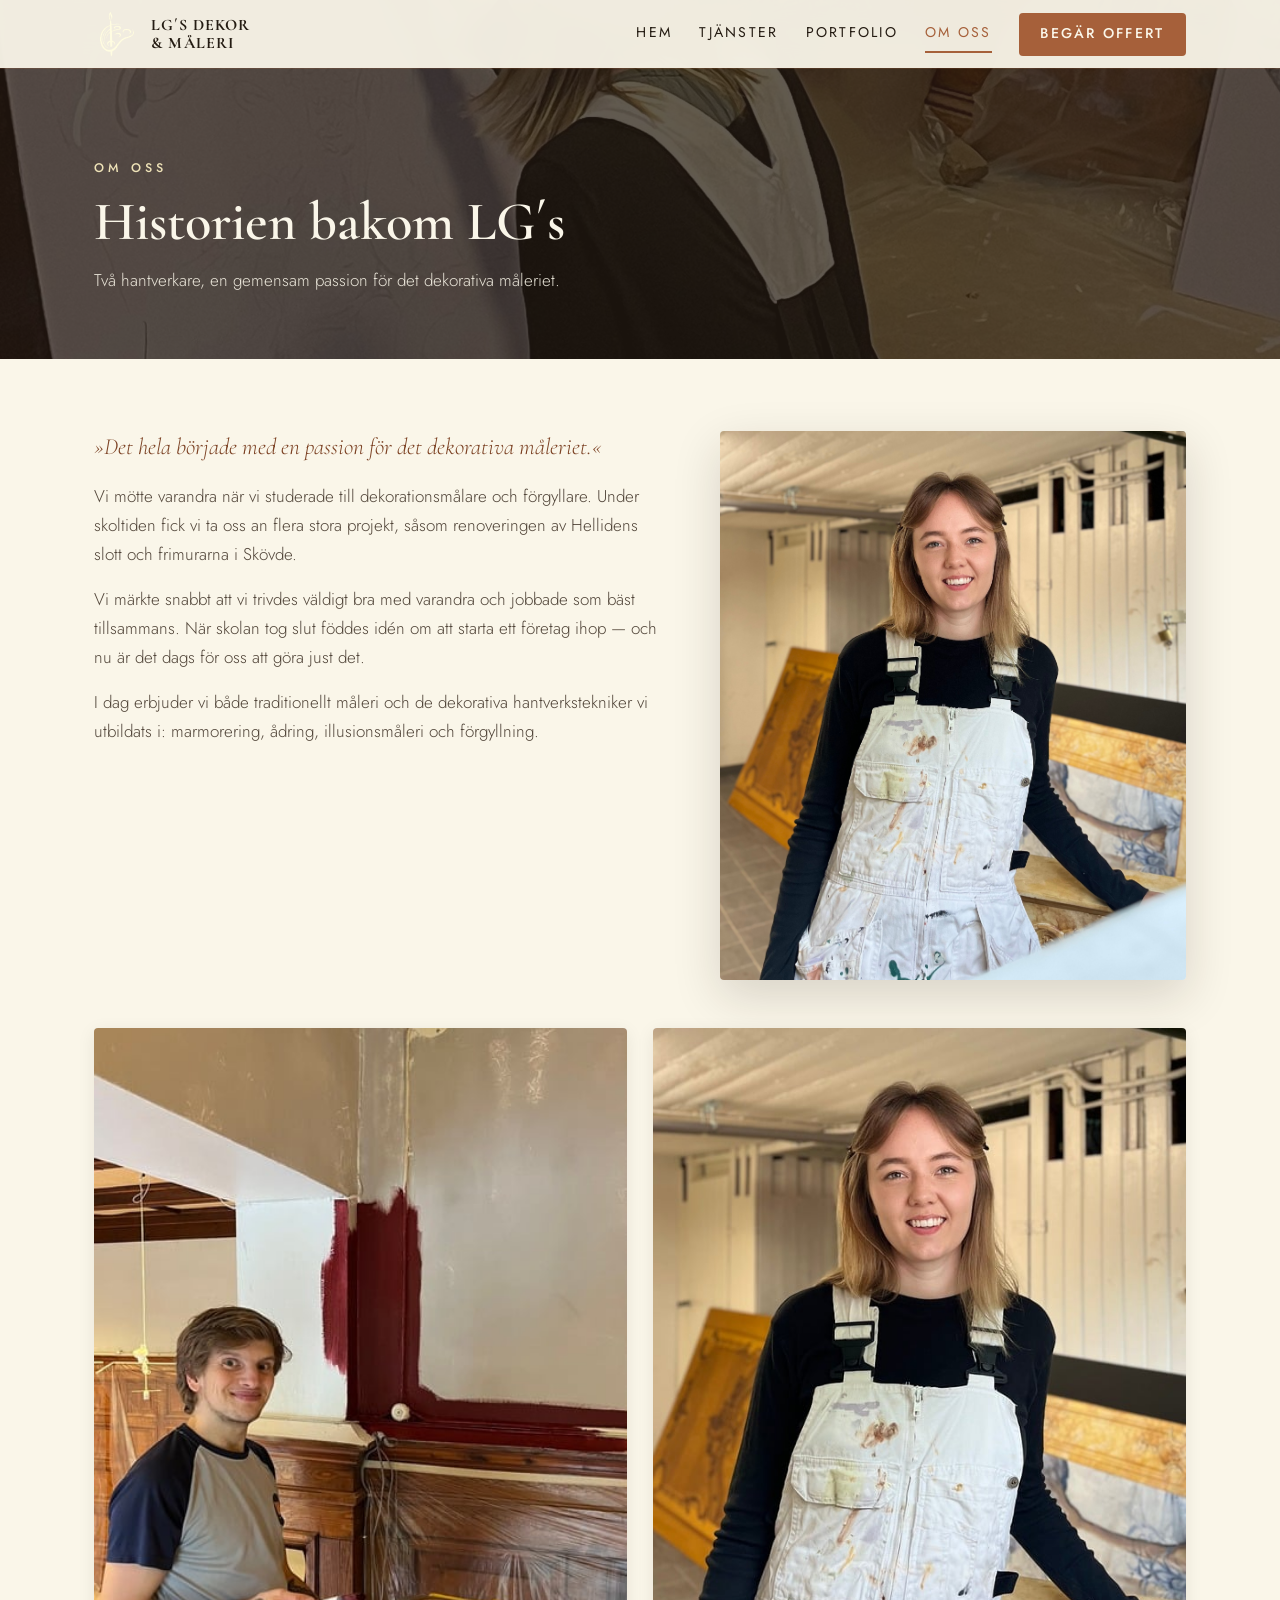
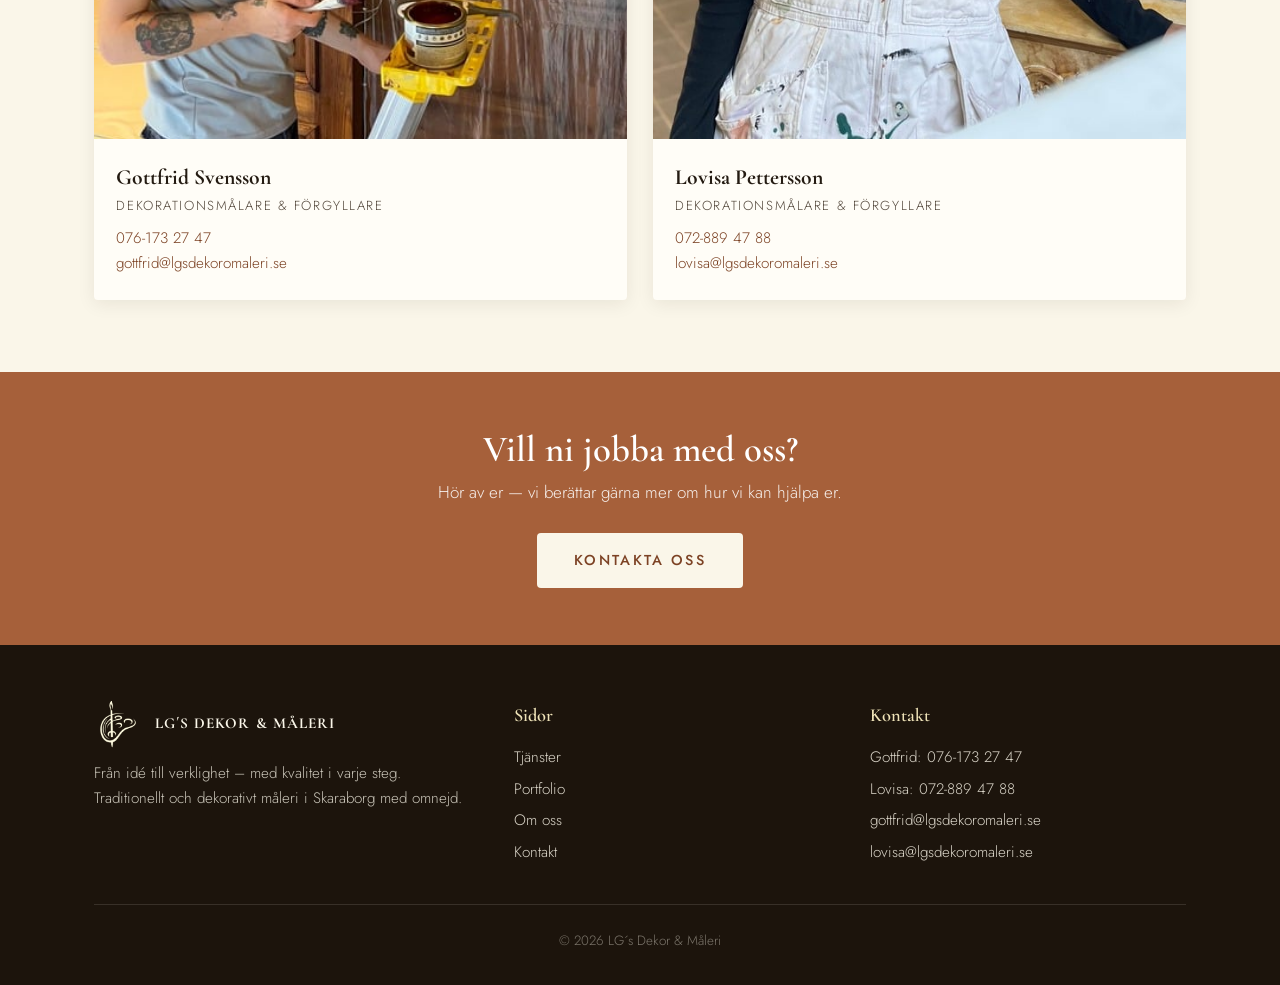
==== om-oss.html @ 32b5a8a8 "LGS Dekor & Maleri - forhandsvisning" ====
<!DOCTYPE html>
<html lang="sv">
<head>
<meta charset="UTF-8">
<meta name="viewport" content="width=device-width, initial-scale=1.0">
<title>Om oss — LG´s Dekor & Måleri</title>
<meta name="description" content="LG´s Dekor & Måleri drivs av Gottfrid Svensson och Lovisa Pettersson — utbildade dekorationsmålare och förgyllare med projekt som Hellidens slott bakom sig.">
<link rel="icon" type="image/png" href="assets/media/bfcf47f021136efd8d7c72a259b36b68.png">
<link rel="preconnect" href="https://fonts.googleapis.com">
<link rel="preconnect" href="https://fonts.gstatic.com" crossorigin>
<link href="https://fonts.googleapis.com/css2?family=Cormorant+Garamond:ital,wght@0,500;0,600;0,700;1,500&family=Jost:wght@300;400;500&display=swap" rel="stylesheet">
<link rel="stylesheet" href="assets/style.css">
</head>
<body>
<a class="skip-link" href="#innehall">Hoppa till innehåll</a>

<header class="site-head solid">
    <div class="head-inner">
        <a class="brand" href="index.html">
            <img src="assets/media/bfcf47f021136efd8d7c72a259b36b68.png" alt="" width="46" height="46">
            <b>LG´s Dekor<br>&amp; Måleri</b>
        </a>
        <button class="nav-toggle" aria-label="Öppna meny" aria-expanded="false"><span></span><span></span><span></span></button>
        <nav class="nav" aria-label="Huvudmeny">
            <a href="index.html">Hem</a>
            <a href="tjanster.html">Tjänster</a>
            <a href="portfolio.html">Portfolio</a>
            <a href="om-oss.html" aria-current="page">Om oss</a>
            <a href="kontakt.html" class="nav-cta">Begär offert</a>
        </nav>
    </div>
</header>

<main id="innehall">

<section class="page-hero">
    <div class="bg" style="background-image:url('assets/media/a8e89bbdd3521d65478ed90d83e21705.jpg')"></div>
    <div class="wrap">
        <span class="kicker">Om oss</span>
        <h1>Historien bakom LG´s</h1>
        <p>Två hantverkare, en gemensam passion för det dekorativa måleriet.</p>
    </div>
</section>

<section class="section">
    <div class="wrap">
        <div class="about-grid">
            <div class="reveal">
                <p class="lead">»Det hela började med en passion för det dekorativa måleriet.«</p>
                <p>Vi mötte varandra när vi studerade till dekorationsmålare och förgyllare. Under skoltiden fick vi ta oss an flera stora projekt, såsom renoveringen av Hellidens slott och frimurarna i Skövde.</p>
                <p>Vi märkte snabbt att vi trivdes väldigt bra med varandra och jobbade som bäst tillsammans. När skolan tog slut föddes idén om att starta ett företag ihop — och nu är det dags för oss att göra just det.</p>
                <p>I dag erbjuder vi både traditionellt måleri och de dekorativa hantverkstekniker vi utbildats i: marmorering, ådring, illusionsmåleri och förgyllning.</p>
            </div>
            <div class="about-photo reveal">
                <img src="assets/media/01fe7515e21561963dc4b31618c646f1.jpg" alt="Dekorationsmåleri under arbete" loading="lazy">
            </div>
        </div>

        <div class="people">
            <figure class="person reveal">
                <img src="assets/media/02d5aea6ec986b49beb645af1519a54b.jpg" alt="Gottfrid Svensson" loading="lazy">
                <figcaption>
                    <b>Gottfrid Svensson</b>
                    <span>Dekorationsmålare &amp; förgyllare</span>
                    <a href="tel:+46761732747">076-173 27 47</a>
                    <a href="mailto:gottfrid@lgsdekoromaleri.se">gottfrid@lgsdekoromaleri.se</a>
                </figcaption>
            </figure>
            <figure class="person reveal">
                <img src="assets/media/9c0fd0b52afcfd31275e43819ef90183.jpg" alt="Lovisa Pettersson" loading="lazy">
                <figcaption>
                    <b>Lovisa Pettersson</b>
                    <span>Dekorationsmålare &amp; förgyllare</span>
                    <a href="tel:+46728894788">072-889 47 88</a>
                    <a href="mailto:lovisa@lgsdekoromaleri.se">lovisa@lgsdekoromaleri.se</a>
                </figcaption>
            </figure>
        </div>
    </div>
</section>

<section class="cta-strip">
    <h2>Vill ni jobba med oss?</h2>
    <p>Hör av er — vi berättar gärna mer om hur vi kan hjälpa er.</p>
    <a class="btn" href="kontakt.html">Kontakta oss</a>
</section>

</main>

<footer class="site-foot">
    <div class="wrap">
        <div class="foot-grid">
            <div>
                <div class="foot-brand">
                    <img src="assets/media/bfcf47f021136efd8d7c72a259b36b68.png" alt="" width="48" height="48">
                    <b>LG´s Dekor &amp; Måleri</b>
                </div>
                <p>Från idé till verklighet – med kvalitet i varje steg. Traditionellt och dekorativt måleri i Skaraborg med omnejd.</p>
            </div>
            <div>
                <h4>Sidor</h4>
                <ul>
                    <li><a href="tjanster.html">Tjänster</a></li>
                    <li><a href="portfolio.html">Portfolio</a></li>
                    <li><a href="om-oss.html">Om oss</a></li>
                    <li><a href="kontakt.html">Kontakt</a></li>
                </ul>
            </div>
            <div>
                <h4>Kontakt</h4>
                <ul>
                    <li><a href="tel:+46761732747">Gottfrid: 076-173 27 47</a></li>
                    <li><a href="tel:+46728894788">Lovisa: 072-889 47 88</a></li>
                    <li><a href="mailto:gottfrid@lgsdekoromaleri.se">gottfrid@lgsdekoromaleri.se</a></li>
                    <li><a href="mailto:lovisa@lgsdekoromaleri.se">lovisa@lgsdekoromaleri.se</a></li>
                </ul>
            </div>
        </div>
        <p class="foot-copy">&copy; <span id="year"></span> LG´s Dekor &amp; Måleri</p>
    </div>
</footer>

<script src="assets/script.js" defer></script>
</body>
</html>
---- assets/style.css ----
/* ═══════════════════════════════════════════════════════════
   LG´s Dekor & Måleri — designsystem
   Palett från varumärket: kräm/terrakotta/mörkbrun
   ═══════════════════════════════════════════════════════════ */
:root {
    --cream:      #faf6e9;
    --cream-deep: #efe3b8;
    --terra:      #a6603a;
    --terra-dark: #7c4224;
    --ink:        #241b12;
    --ink-soft:   #52463a;
    --line:       rgba(166, 96, 58, .22);
    --white:      #fffdf7;
    --serif: 'Cormorant Garamond', Georgia, serif;
    --sans:  'Jost', 'Segoe UI', sans-serif;
    --shadow-1: 0 4px 18px rgba(36, 27, 18, .08);
    --shadow-2: 0 16px 48px rgba(36, 27, 18, .16);
    --radius: 4px;
    --wrap: 1140px;
}
* { margin: 0; padding: 0; box-sizing: border-box; }
html { scroll-behavior: smooth; }
body { font-family: var(--sans); font-weight: 300; font-size: 1.0625rem; color: var(--ink); background: var(--cream); line-height: 1.7; -webkit-font-smoothing: antialiased; }
img { max-width: 100%; display: block; }
a { color: var(--terra-dark); }
:focus-visible { outline: 3px solid var(--terra); outline-offset: 2px; border-radius: 2px; }

.wrap { max-width: var(--wrap); margin: 0 auto; padding: 0 1.5rem; }

/* Hoppa till innehåll (a11y) */
.skip-link { position: absolute; left: -9999px; top: 0; z-index: 999; background: var(--ink); color: var(--cream); padding: .8rem 1.4rem; }
.skip-link:focus { left: 0; }

/* ═══ Typografi ═══ */
h1, h2, h3 { font-family: var(--serif); font-weight: 600; line-height: 1.12; color: var(--ink); }
.kicker { display: inline-block; font-size: .78rem; letter-spacing: .32em; text-transform: uppercase; color: var(--terra); font-weight: 500; margin-bottom: .8rem; }

/* ═══ Header ═══ */
.site-head { position: fixed; inset: 0 0 auto 0; z-index: 100; background: rgba(250, 246, 233, .95); backdrop-filter: blur(12px); box-shadow: 0 1px 0 var(--line); }
.head-inner { max-width: var(--wrap); margin: 0 auto; padding: .7rem 1.5rem; display: flex; align-items: center; justify-content: space-between; gap: 1rem; }
.brand { display: flex; align-items: center; gap: .7rem; text-decoration: none; color: var(--ink); }
.brand img { width: 46px; height: 46px; border-radius: 50%; }
.brand b { font-family: var(--serif); font-weight: 700; font-size: 1rem; line-height: 1.15; letter-spacing: .07em; text-transform: uppercase; }
.nav { display: flex; align-items: center; gap: 1.7rem; }
.nav a { text-decoration: none; color: var(--ink); font-size: .88rem; letter-spacing: .16em; text-transform: uppercase; font-weight: 400; padding: .35rem 0; border-bottom: 2px solid transparent; transition: color .2s, border-color .2s; }
.nav a:hover { color: var(--terra); border-bottom-color: var(--terra); }
.nav a[aria-current="page"] { color: var(--terra); border-bottom-color: var(--terra); }
.nav .nav-cta { background: var(--terra); color: var(--cream) !important; padding: .6rem 1.35rem; border-radius: var(--radius); border-bottom: 0 !important; font-weight: 500; transition: background .2s; }
.nav .nav-cta:hover { background: var(--terra-dark); }
.nav-toggle { display: none; background: none; border: 0; cursor: pointer; padding: .55rem; z-index: 110; }
.nav-toggle span { display: block; width: 26px; height: 2px; background: var(--ink); margin: 6px 0; transition: transform .25s, opacity .25s; }

/* ═══ Knappar ═══ */
.btn { display: inline-block; padding: .95rem 2.3rem; border-radius: var(--radius); text-decoration: none; font-family: var(--sans); font-size: .9rem; letter-spacing: .16em; text-transform: uppercase; font-weight: 500; border: 0; cursor: pointer; transition: background .2s, color .2s, transform .15s; }
.btn:active { transform: translateY(1px); }
.btn-primary { background: var(--terra); color: #fff; }
.btn-primary:hover { background: var(--terra-dark); }
.btn-ghost { background: transparent; color: var(--cream); border: 1px solid rgba(250, 246, 233, .75); }
.btn-ghost:hover { background: rgba(250, 246, 233, .16); }
.btn-outline { background: transparent; color: var(--terra-dark); border: 1px solid var(--terra); }
.btn-outline:hover { background: var(--terra); color: #fff; }

/* ═══ Hero (startsidan) — helbredds bild, vänsterställd text ═══ */
.hero { position: relative; min-height: 74vh; display: flex; align-items: center; padding: 8.5rem 0 4.5rem; background: url('media/45f11892057707024ba2410185d48cfd.jpg') center 65% / cover no-repeat; }
.hero::before { content: ''; position: absolute; inset: 0; background: linear-gradient(100deg, rgba(22, 14, 7, .82) 0%, rgba(22, 14, 7, .55) 45%, rgba(22, 14, 7, .12) 75%); }
.hero .wrap { position: relative; z-index: 2; width: 100%; }
.hero-copy { max-width: 620px; color: var(--cream); }
.hero-copy .kicker { color: var(--cream-deep); }
.hero-copy h1 { color: var(--cream); font-size: clamp(2.3rem, 4.6vw, 3.8rem); margin-bottom: 1rem; text-wrap: balance; }
.hero-copy h1 em { font-style: italic; color: var(--cream-deep); }
.hero-sub { font-size: clamp(1rem, 1.6vw, 1.15rem); max-width: 30em; margin-bottom: 2rem; opacity: .95; }
.hero-actions { display: flex; gap: 1.2rem; flex-wrap: wrap; align-items: center; margin-bottom: 1.8rem; }
.hero-call { font-size: 1rem; }
.hero-call a { color: var(--cream); text-decoration: none; }
.hero-call b { font-family: var(--serif); font-size: 1.15rem; letter-spacing: .03em; }
.hero-call a:hover { color: var(--cream-deep); text-decoration: underline; }
.trust-chips { display: flex; gap: .6rem; flex-wrap: wrap; list-style: none; }
.trust-chips li { font-size: .8rem; letter-spacing: .08em; text-transform: uppercase; background: rgba(250, 246, 233, .12); color: var(--cream); border: 1px solid rgba(250, 246, 233, .35); border-radius: 100px; padding: .35rem 1rem; backdrop-filter: blur(4px); }

/* ═══ Tjänstegrid (startsidan) ═══ */
.home-svc { padding: 4.5rem 0; }
.home-svc .section-intro { text-align: center; max-width: 720px; margin: 0 auto 2.8rem; }
.home-svc h2 { font-size: clamp(1.8rem, 3.6vw, 2.5rem); margin-bottom: .6rem; }
.home-svc .section-intro p { color: var(--ink-soft); }
.svc-grid { display: grid; grid-template-columns: repeat(3, 1fr); gap: 1.3rem; }
.svc-card { display: block; text-decoration: none; background: var(--white); border: 1px solid var(--line); border-radius: var(--radius); padding: 1.7rem 1.6rem; box-shadow: var(--shadow-1); transition: transform .2s, box-shadow .2s; }
.svc-card:hover { transform: translateY(-4px); box-shadow: var(--shadow-2); }
.svc-card svg { width: 38px; height: 38px; stroke: var(--terra); fill: none; stroke-width: 1.6; margin-bottom: .9rem; }
.svc-card b { display: block; font-family: var(--serif); font-size: 1.35rem; font-weight: 600; color: var(--ink); margin-bottom: .3rem; }
.svc-card p { font-size: .95rem; color: var(--ink-soft); margin-bottom: .6rem; }
.svc-card span { font-size: .82rem; letter-spacing: .14em; text-transform: uppercase; color: var(--terra-dark); font-weight: 500; }
.svc-card span::after { content: ' →'; }

/* ═══ Därför LG´s ═══ */
.why { background: var(--cream-deep); padding: 4.5rem 0; }
.why-grid { display: grid; grid-template-columns: 1fr 1fr; gap: 3rem; align-items: center; }
.why-grid h2 { font-size: clamp(1.8rem, 3.6vw, 2.5rem); margin-bottom: 1rem; }
.why-list { list-style: none; display: grid; gap: 1.1rem; margin-top: 1.4rem; }
.why-list li { padding-left: 2.1rem; position: relative; }
.why-list li::before { content: '✓'; position: absolute; left: 0; top: 0; font-weight: 600; color: var(--terra); font-size: 1.15rem; }
.why-list b { font-weight: 500; }
.why-img img { border-radius: var(--radius); box-shadow: var(--shadow-2); aspect-ratio: 4/5; object-fit: cover; width: 100%; }

/* ═══ Portfolioremsa (startsidan) ═══ */
.strip { padding: 4.5rem 0; }
.strip-head { display: flex; align-items: baseline; justify-content: space-between; gap: 1rem; margin-bottom: 1.8rem; flex-wrap: wrap; }
.strip-head h2 { font-size: clamp(1.7rem, 3.4vw, 2.3rem); }
.strip-head a { font-size: .86rem; letter-spacing: .14em; text-transform: uppercase; text-decoration: none; font-weight: 500; }
.strip-head a:hover { text-decoration: underline; }
.strip-grid { display: grid; grid-template-columns: repeat(4, 1fr); gap: 1rem; }
.strip-grid a { display: block; overflow: hidden; border-radius: var(--radius); aspect-ratio: 3/4; box-shadow: var(--shadow-1); }
.strip-grid img { width: 100%; height: 100%; object-fit: cover; transition: transform .5s ease; }
.strip-grid a:hover img { transform: scale(1.05); }

/* ═══ Kontaktband ═══ */
.contact-band { background: var(--ink); color: var(--cream); padding: 3.2rem 0; }
.band-inner { display: flex; align-items: center; justify-content: space-between; gap: 2rem; flex-wrap: wrap; }
.band-inner h2 { color: var(--cream); font-size: clamp(1.5rem, 3vw, 2.1rem); }
.band-inner p { opacity: .82; margin-top: .2rem; }
.band-contacts { display: flex; gap: 2.5rem; flex-wrap: wrap; }
.band-contacts a { color: var(--cream); text-decoration: none; }
.band-contacts a:hover { color: var(--cream-deep); text-decoration: underline; }
.band-contacts b { display: block; font-family: var(--serif); font-size: 1.1rem; color: var(--cream-deep); }

/* ═══ Undersidor: sidhuvud ═══ */
.page-hero { position: relative; padding: 9.5rem 0 4rem; background: var(--ink); color: var(--cream); overflow: hidden; }
.page-hero .bg { position: absolute; inset: 0; background-size: cover; background-position: center; opacity: .28; }
.page-hero .wrap { position: relative; }
.page-hero h1 { color: var(--cream); font-size: clamp(2.2rem, 5vw, 3.4rem); }
.page-hero p { max-width: 44em; margin-top: .8rem; opacity: .9; }
.page-hero .kicker { color: var(--cream-deep); }

.section { padding: 4.5rem 0; }
.section-tinted { background: var(--cream-deep); }

/* ═══ Tjänster ═══ */
.svc { display: grid; grid-template-columns: 1fr 1fr; gap: 3.5rem; align-items: center; padding: 3.5rem 0; }
.svc + .svc { border-top: 1px solid var(--line); }
.svc:nth-child(even) .svc-img { order: 2; }
.svc-img img { border-radius: var(--radius); box-shadow: var(--shadow-2); aspect-ratio: 4/3; object-fit: cover; width: 100%; }
.svc h2 { font-size: clamp(1.7rem, 3.4vw, 2.4rem); margin-bottom: .9rem; }
.svc p { color: var(--ink-soft); margin-bottom: 1.2rem; }
.svc ul { list-style: none; margin-bottom: 1.6rem; }
.svc li { padding: .5rem 0 .5rem 1.7rem; position: relative; border-bottom: 1px dashed var(--line); }
.svc li:last-child { border-bottom: 0; }
.svc li::before { content: ''; position: absolute; left: 0; top: 1.05em; width: .5em; height: .5em; background: var(--terra); border-radius: 50%; }

/* Processsteg */
.steps { display: grid; grid-template-columns: repeat(4, 1fr); gap: 1.4rem; counter-reset: step; }
.step { background: var(--white); border-radius: var(--radius); padding: 1.8rem 1.5rem; box-shadow: var(--shadow-1); counter-increment: step; }
.step::before { content: counter(step, decimal-leading-zero); font-family: var(--serif); font-size: 2.2rem; font-weight: 700; color: var(--terra); display: block; line-height: 1; margin-bottom: .7rem; }
.step b { font-family: var(--serif); font-size: 1.2rem; display: block; margin-bottom: .3rem; }
.step p { font-size: .95rem; color: var(--ink-soft); }

/* ═══ Om oss ═══ */
.about-grid { display: grid; grid-template-columns: 1.1fr .9fr; gap: 3.5rem; align-items: start; }
.about-grid .lead { font-family: var(--serif); font-size: 1.45rem; font-style: italic; color: var(--terra-dark); margin-bottom: 1.2rem; line-height: 1.4; }
.about-grid p { margin-bottom: 1rem; color: var(--ink-soft); }
.about-photo img { border-radius: var(--radius); box-shadow: var(--shadow-2); }
.people { display: grid; grid-template-columns: 1fr 1fr; gap: 1.6rem; margin-top: 3rem; }
.person { background: var(--white); border-radius: var(--radius); overflow: hidden; box-shadow: var(--shadow-1); }
.person img { aspect-ratio: 3/4; object-fit: cover; width: 100%; }
.person figcaption { padding: 1.2rem 1.4rem 1.4rem; }
.person b { font-family: var(--serif); font-size: 1.35rem; display: block; }
.person span { font-size: .82rem; letter-spacing: .12em; text-transform: uppercase; color: var(--ink-soft); display: block; margin-bottom: .5rem; }
.person a { font-size: .95rem; display: block; text-decoration: none; }
.person a:hover { text-decoration: underline; }

/* ═══ Portfolio ═══ */
.gallery { display: grid; grid-template-columns: repeat(3, 1fr); gap: 1rem; }
.g-item { display: block; overflow: hidden; border-radius: var(--radius); aspect-ratio: 3/4; box-shadow: var(--shadow-1); }
.g-item img { width: 100%; height: 100%; object-fit: cover; transition: transform .55s ease; }
.g-item:hover img { transform: scale(1.05); }

.lightbox { position: fixed; inset: 0; z-index: 200; background: rgba(18, 12, 7, .95); display: none; align-items: center; justify-content: center; }
.lightbox.open { display: flex; }
.lightbox img { max-width: 90vw; max-height: 86vh; border-radius: var(--radius); }
.lightbox button { position: absolute; background: none; border: 0; color: var(--cream); cursor: pointer; font-size: 2.8rem; line-height: 1; padding: .6rem 1.1rem; opacity: .8; }
.lightbox button:hover { opacity: 1; }
.lb-close { top: .8rem; right: 1rem; }
.lb-prev { left: .6rem; top: 50%; transform: translateY(-50%); }
.lb-next { right: .6rem; top: 50%; transform: translateY(-50%); }

/* ═══ Kontaktsida ═══ */
.contact-cols { display: grid; grid-template-columns: .85fr 1.15fr; gap: 3.5rem; align-items: start; }
.c-block { padding: 1.5rem 0; border-bottom: 1px solid var(--line); }
.c-block:first-child { padding-top: 0; }
.c-block h3 { font-size: 1.35rem; margin-bottom: .5rem; }
.c-block p { color: var(--ink-soft); margin-bottom: .4rem; }
.c-block a { text-decoration: none; }
.c-block a:hover { text-decoration: underline; }

.contact-form { background: var(--white); border-radius: var(--radius); box-shadow: var(--shadow-1); padding: 2.4rem; display: grid; gap: 1.15rem; }
.f-row { display: grid; grid-template-columns: 1fr 1fr; gap: 1.15rem; }
.contact-form label { display: flex; flex-direction: column; gap: .4rem; font-size: .82rem; letter-spacing: .1em; text-transform: uppercase; font-weight: 500; color: var(--ink-soft); }
.contact-form input, .contact-form select, .contact-form textarea { font-family: var(--sans); font-size: 1rem; padding: .8rem .95rem; border: 1px solid var(--line); border-radius: var(--radius); background: var(--cream); color: var(--ink); transition: border-color .2s, box-shadow .2s; }
.contact-form input:focus, .contact-form select:focus, .contact-form textarea:focus { outline: none; border-color: var(--terra); box-shadow: 0 0 0 3px rgba(166, 96, 58, .15); }
.contact-form textarea { resize: vertical; }
.contact-form .btn { justify-self: start; }
.hp { position: absolute !important; left: -9999px; }
.form-status { min-height: 1.4em; font-size: .95rem; }
.form-status.ok { color: #3e7c3e; }
.form-status.err { color: #a33030; }

/* ═══ CTA-sektion (undersidor) ═══ */
.cta-strip { background: var(--terra); color: #fff; text-align: center; padding: 3.6rem 1.5rem; }
.cta-strip h2 { color: #fff; font-size: clamp(1.6rem, 3.4vw, 2.3rem); margin-bottom: .5rem; }
.cta-strip p { opacity: .9; margin-bottom: 1.6rem; }
.cta-strip .btn { background: var(--cream); color: var(--terra-dark); }
.cta-strip .btn:hover { background: #fff; }

/* ═══ Footer ═══ */
.site-foot { background: #1c140c; color: rgba(250, 246, 233, .78); padding: 3.4rem 0 2rem; font-size: .95rem; }
.foot-grid { display: grid; grid-template-columns: 1.2fr 1fr 1fr; gap: 2.5rem; padding-bottom: 2.2rem; border-bottom: 1px solid rgba(250, 246, 233, .12); }
.foot-grid h4 { font-family: var(--serif); color: var(--cream-deep); font-size: 1.15rem; font-weight: 600; margin-bottom: .7rem; }
.foot-brand { display: flex; align-items: center; gap: .8rem; margin-bottom: .8rem; }
.foot-brand img { width: 48px; height: 48px; border-radius: 50%; }
.foot-brand b { font-family: var(--serif); text-transform: uppercase; letter-spacing: .07em; color: var(--cream); }
.site-foot a { color: rgba(250, 246, 233, .85); text-decoration: none; }
.site-foot a:hover { color: var(--cream-deep); text-decoration: underline; }
.site-foot li { list-style: none; padding: .18rem 0; }
.foot-copy { text-align: center; padding-top: 1.6rem; font-size: .84rem; opacity: .55; }

/* ═══ Scroll-reveal ═══ */
.reveal { opacity: 0; transform: translateY(22px); transition: opacity .65s ease, transform .65s ease; }
.reveal.in { opacity: 1; transform: none; }

/* ═══ Reducerad rörelse (a11y-praxis) ═══ */
@media (prefers-reduced-motion: reduce) {
    html { scroll-behavior: auto; }
    .hero-slides .slide, .quick-card img, .g-item img, .reveal { transition: none !important; }
    .reveal { opacity: 1; transform: none; }
}

/* ═══ Responsivt ═══ */
@media (max-width: 920px) {
    .hero { min-height: 0; padding: 7.5rem 0 3.5rem; }
    .hero::before { background: linear-gradient(180deg, rgba(22, 14, 7, .78), rgba(22, 14, 7, .55)); }
    .svc-grid { grid-template-columns: 1fr 1fr; }
    .why-grid { grid-template-columns: 1fr; }
    .why-img { display: none; }
    .strip-grid { grid-template-columns: 1fr 1fr; }
    .svc, .about-grid, .contact-cols { grid-template-columns: 1fr; gap: 2rem; }
    .svc:nth-child(even) .svc-img { order: 0; }
    .steps { grid-template-columns: 1fr 1fr; }
    .gallery { grid-template-columns: 1fr 1fr; }
    .foot-grid { grid-template-columns: 1fr; gap: 1.6rem; }
}
@media (max-width: 760px) {
    .nav-toggle { display: block; }
    .nav { position: fixed; inset: 0; background: var(--ink); flex-direction: column; justify-content: center; gap: .4rem; transform: translateX(100%); transition: transform .3s ease; z-index: 105; }
    .nav.open { transform: none; }
    .nav a { color: var(--cream) !important; font-size: 1.1rem; padding: .9rem 1.5rem; }
    .nav .nav-cta { margin-top: 1rem; }
    .nav-toggle.open span { background: var(--cream); }
    .nav-toggle.open span:nth-child(1) { transform: translateY(8px) rotate(45deg); }
    .nav-toggle.open span:nth-child(2) { opacity: 0; }
    .nav-toggle.open span:nth-child(3) { transform: translateY(-8px) rotate(-45deg); }
    .f-row, .steps, .svc-grid { grid-template-columns: 1fr; }
    .people { grid-template-columns: 1fr; }
    .contact-form { padding: 1.6rem; }
    .section { padding: 3rem 0; }
    .band-inner { flex-direction: column; align-items: flex-start; }
}
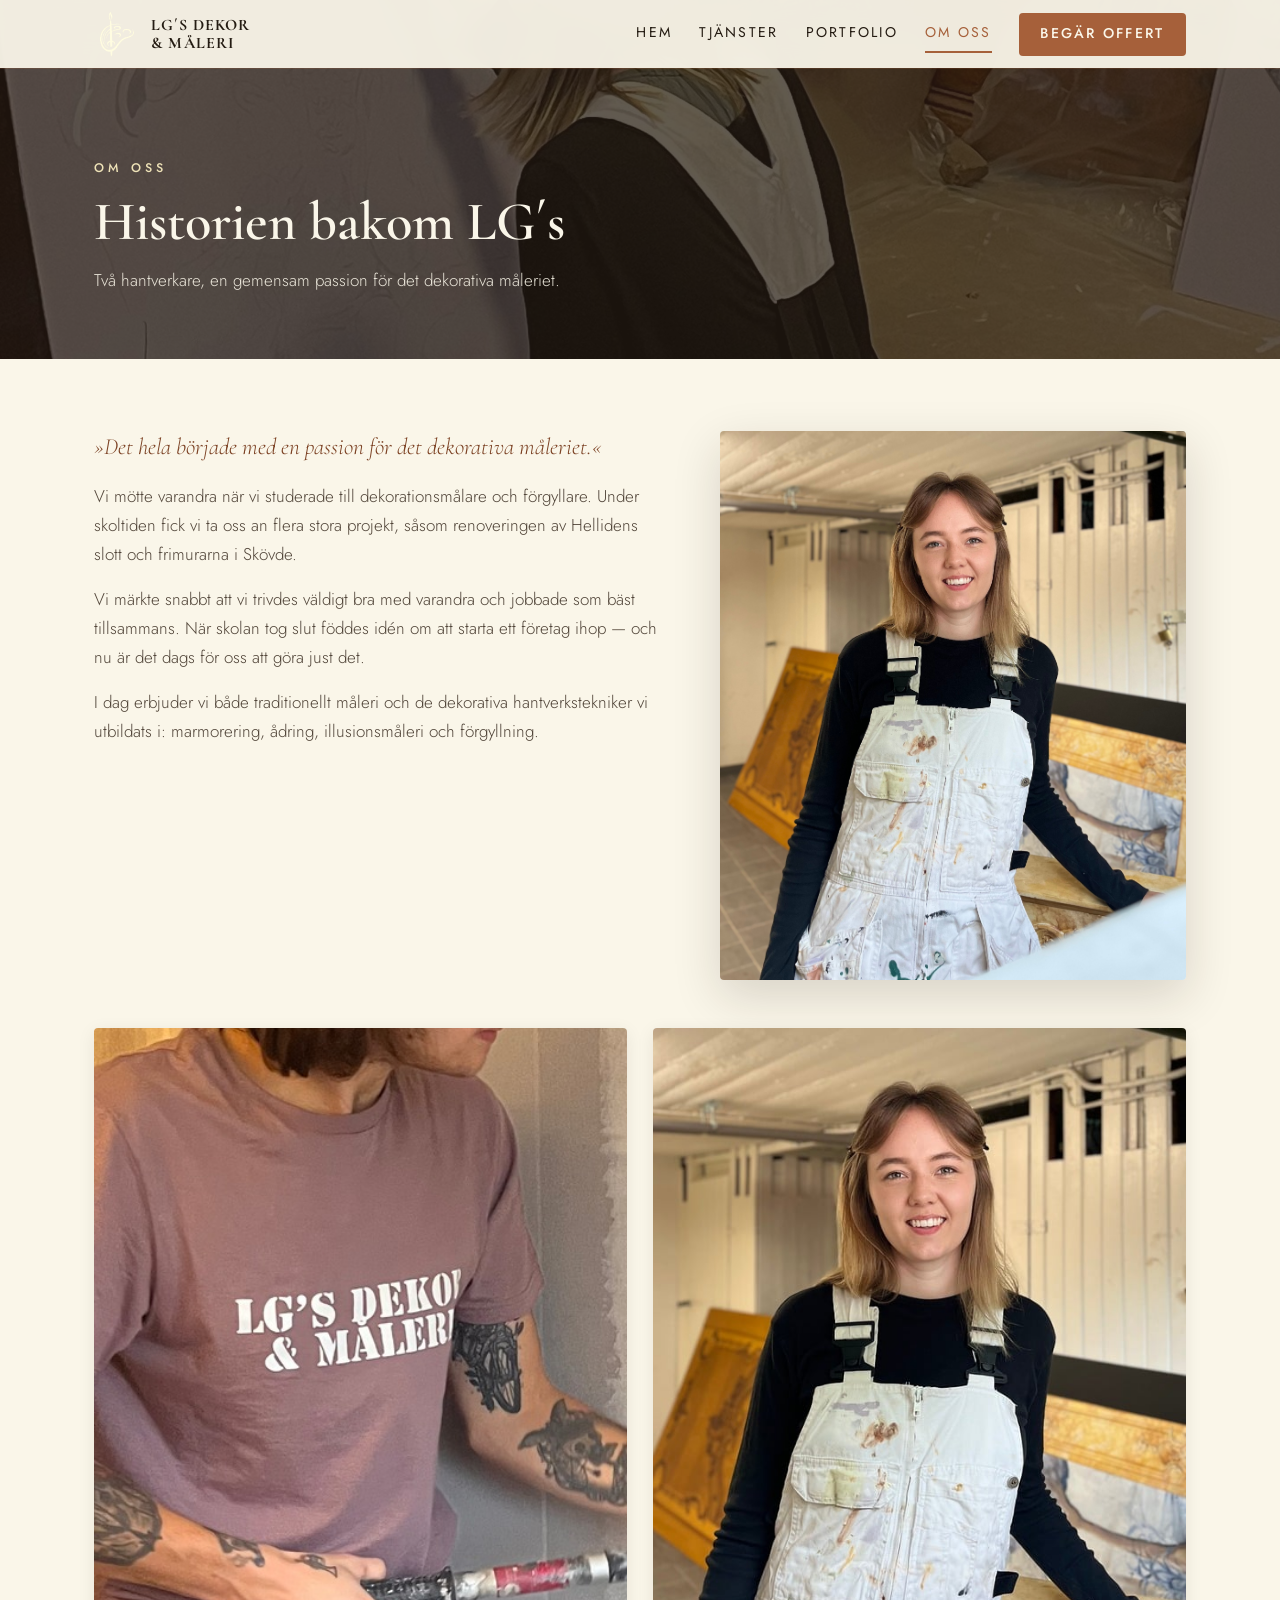
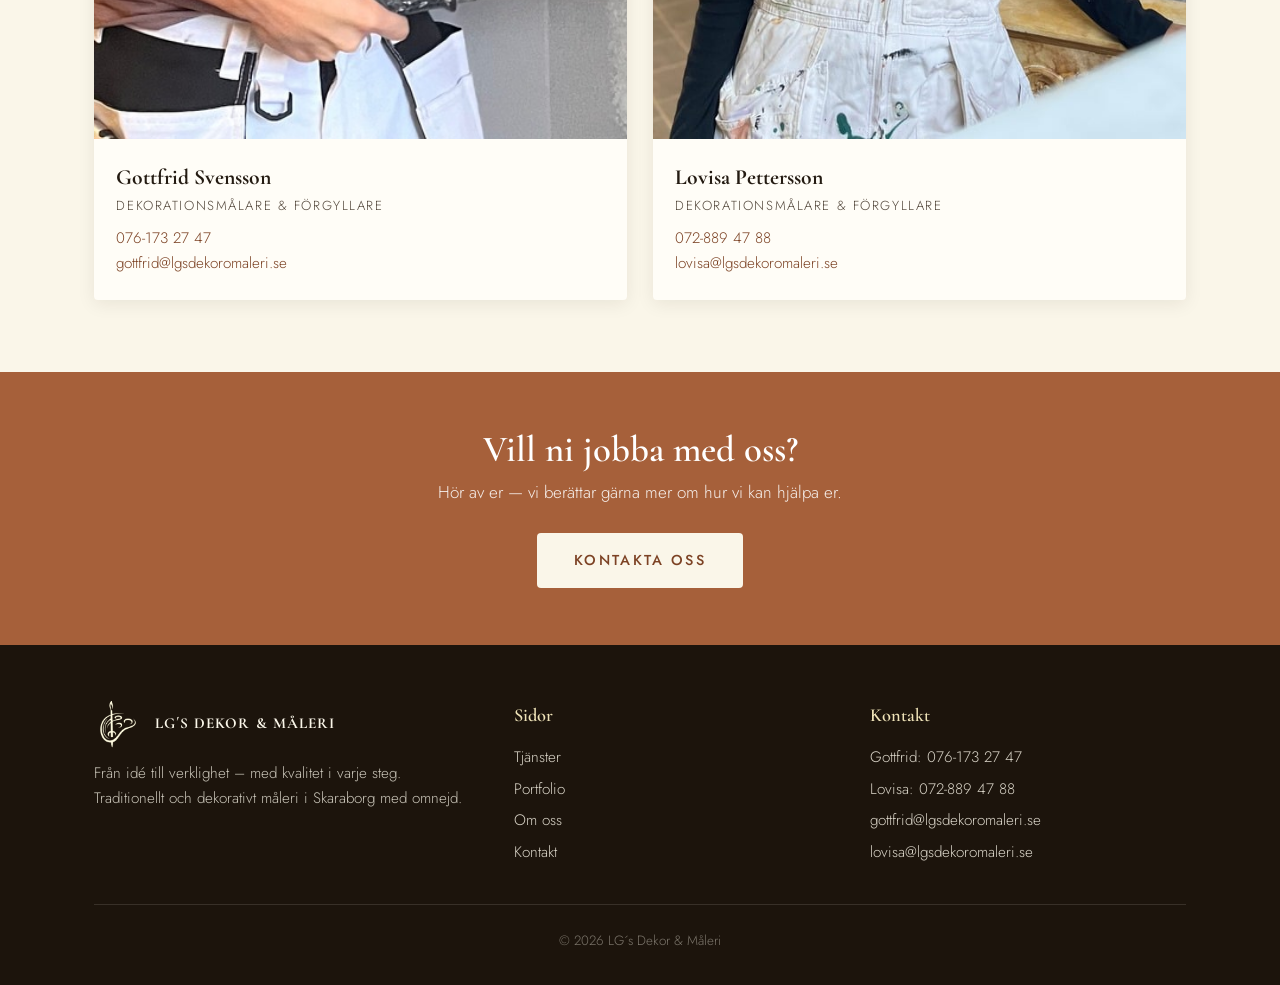
==== commit 959a1380: "Ratt bild pa Gottfrid (LG-trojan), var dubblett av Lovisa" ====
--- a/om-oss.html
+++ b/om-oss.html
@@ -58,7 +58,7 @@
 
         <div class="people">
             <figure class="person reveal">
-                <img src="assets/media/02d5aea6ec986b49beb645af1519a54b.jpg" alt="Gottfrid Svensson" loading="lazy">
+                <img src="assets/media/f02f10d8bc6c2582f32e901bd8d40bea.jpg" alt="Gottfrid Svensson" loading="lazy">
                 <figcaption>
                     <b>Gottfrid Svensson</b>
                     <span>Dekorationsmålare &amp; förgyllare</span>
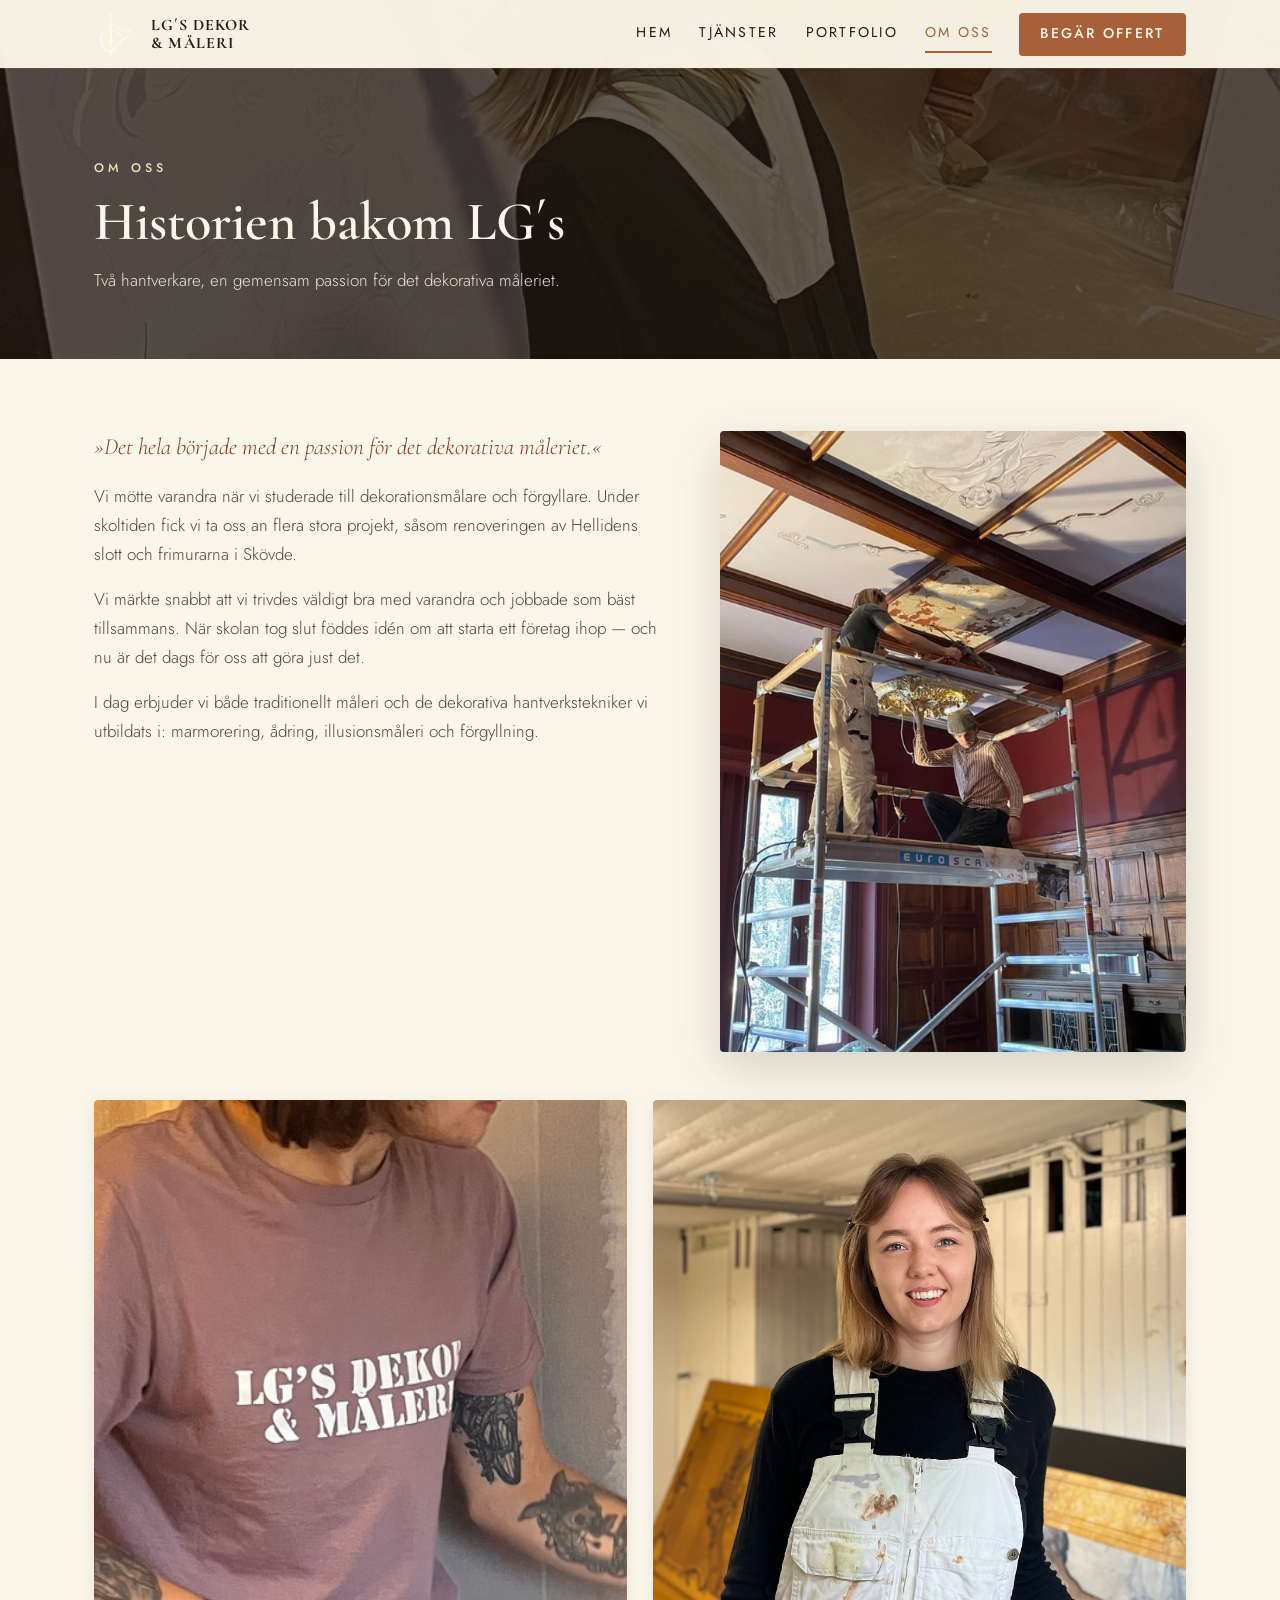
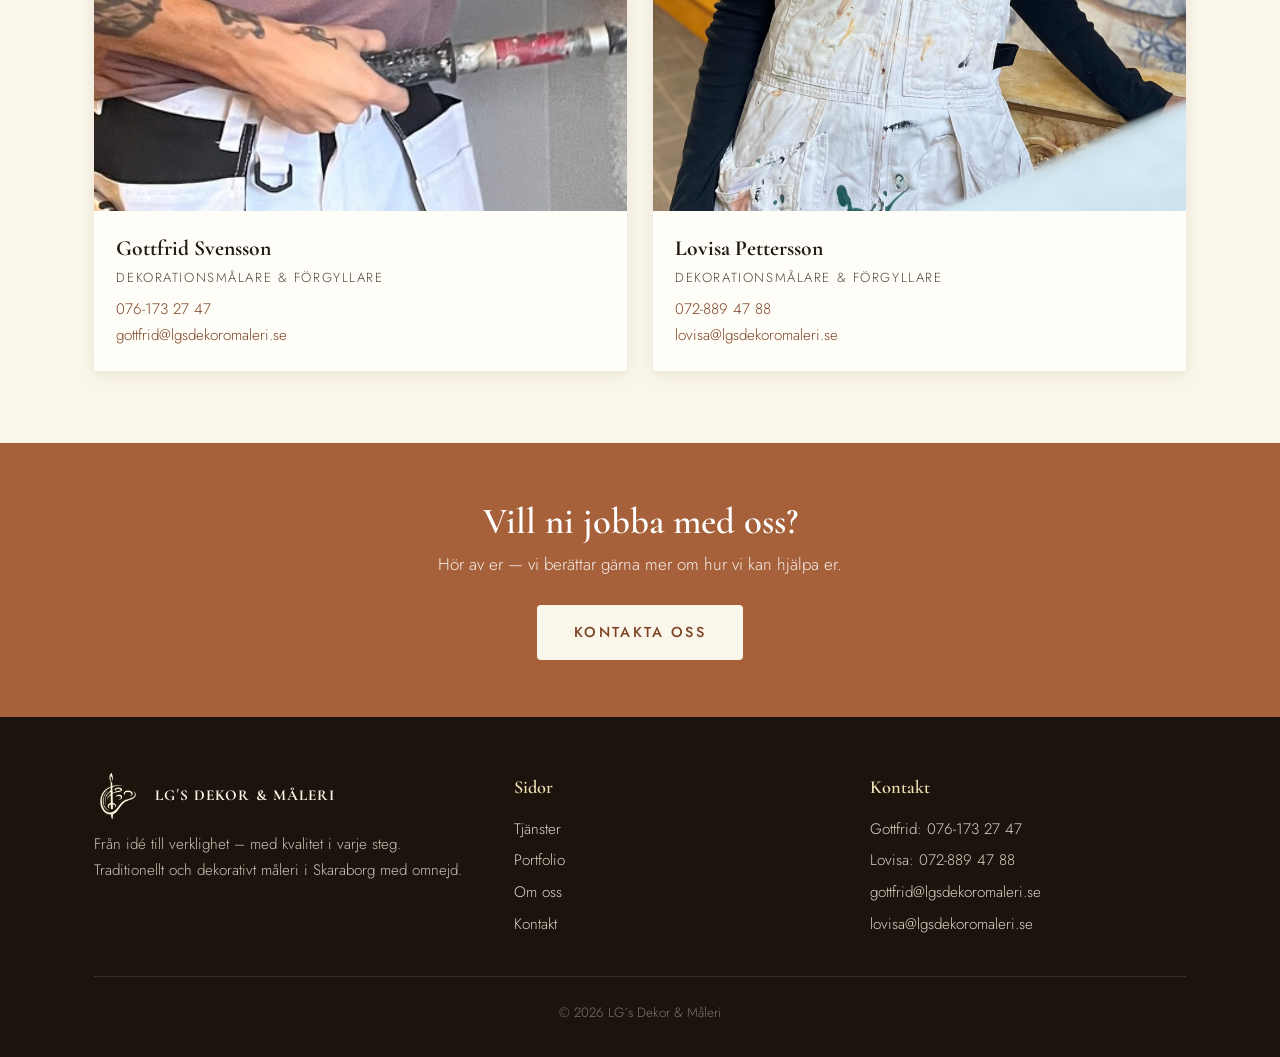
==== commit e2a050b5: "Om oss: Lovisas riktiga portratt pa kortet, parbilden till storyn" ====
--- a/om-oss.html
+++ b/om-oss.html
@@ -52,7 +52,7 @@
                 <p>I dag erbjuder vi både traditionellt måleri och de dekorativa hantverkstekniker vi utbildats i: marmorering, ådring, illusionsmåleri och förgyllning.</p>
             </div>
             <div class="about-photo reveal">
-                <img src="assets/media/01fe7515e21561963dc4b31618c646f1.jpg" alt="Dekorationsmåleri under arbete" loading="lazy">
+                <img src="assets/media/02150d57df3d29a067d72ba5d622bb74.jpg" alt="Gottfrid och Lovisa på ställning under fasadarbete" loading="lazy">
             </div>
         </div>
 
@@ -67,7 +67,7 @@
                 </figcaption>
             </figure>
             <figure class="person reveal">
-                <img src="assets/media/9c0fd0b52afcfd31275e43819ef90183.jpg" alt="Lovisa Pettersson" loading="lazy">
+                <img src="assets/media/01fe7515e21561963dc4b31618c646f1.jpg" alt="Lovisa Pettersson" loading="lazy">
                 <figcaption>
                     <b>Lovisa Pettersson</b>
                     <span>Dekorationsmålare &amp; förgyllare</span>
--- a/assets/style.css
+++ b/assets/style.css
@@ -36,7 +36,8 @@
 .kicker { display: inline-block; font-size: .78rem; letter-spacing: .32em; text-transform: uppercase; color: var(--terra); font-weight: 500; margin-bottom: .8rem; }
 
 /* ═══ Header ═══ */
-.site-head { position: fixed; inset: 0 0 auto 0; z-index: 100; background: rgba(250, 246, 233, .95); backdrop-filter: blur(12px); box-shadow: 0 1px 0 var(--line); }
+/* OBS: ingen backdrop-filter här — den gör headern till containing block för fixed-barn (mobilmenyn) */
+.site-head { position: fixed; inset: 0 0 auto 0; z-index: 100; background: rgba(250, 246, 233, .97); box-shadow: 0 1px 0 var(--line); }
 .head-inner { max-width: var(--wrap); margin: 0 auto; padding: .7rem 1.5rem; display: flex; align-items: center; justify-content: space-between; gap: 1rem; }
 .brand { display: flex; align-items: center; gap: .7rem; text-decoration: none; color: var(--ink); }
 .brand img { width: 46px; height: 46px; border-radius: 50%; }
@@ -75,7 +76,7 @@
 .hero-call b { font-family: var(--serif); font-size: 1.15rem; letter-spacing: .03em; }
 .hero-call a:hover { color: var(--cream-deep); text-decoration: underline; }
 .trust-chips { display: flex; gap: .6rem; flex-wrap: wrap; list-style: none; }
-.trust-chips li { font-size: .8rem; letter-spacing: .08em; text-transform: uppercase; background: rgba(250, 246, 233, .12); color: var(--cream); border: 1px solid rgba(250, 246, 233, .35); border-radius: 100px; padding: .35rem 1rem; backdrop-filter: blur(4px); }
+.trust-chips li { font-size: .8rem; letter-spacing: .08em; text-transform: uppercase; background: rgba(250, 246, 233, .12); color: var(--cream); border: 1px solid rgba(250, 246, 233, .35); border-radius: 100px; padding: .35rem 1rem; }
 
 /* ═══ Tjänstegrid (startsidan) ═══ */
 .home-svc { padding: 4.5rem 0; }
@@ -247,11 +248,13 @@
     .foot-grid { grid-template-columns: 1fr; gap: 1.6rem; }
 }
 @media (max-width: 760px) {
-    .nav-toggle { display: block; }
-    .nav { position: fixed; inset: 0; background: var(--ink); flex-direction: column; justify-content: center; gap: .4rem; transform: translateX(100%); transition: transform .3s ease; z-index: 105; }
-    .nav.open { transform: none; }
-    .nav a { color: var(--cream) !important; font-size: 1.1rem; padding: .9rem 1.5rem; }
-    .nav .nav-cta { margin-top: 1rem; }
+    .nav-toggle { display: block; position: relative; z-index: 120; }
+    .nav { position: fixed; top: 0; left: 0; right: 0; height: 100dvh; background: var(--ink); flex-direction: column; justify-content: center; align-items: center; gap: .3rem; z-index: 110; overflow-y: auto; padding: 4.5rem 1.5rem 2rem;
+           opacity: 0; visibility: hidden; transition: opacity .25s ease, visibility .25s; }
+    .nav.open { opacity: 1; visibility: visible; }
+    .nav a { color: var(--cream) !important; font-size: 1.15rem; padding: .85rem 1.5rem; border-bottom: 0; }
+    .nav a[aria-current="page"] { color: var(--cream-deep) !important; border-bottom: 2px solid var(--terra); }
+    .nav .nav-cta { margin-top: 1.2rem; background: var(--terra); }
     .nav-toggle.open span { background: var(--cream); }
     .nav-toggle.open span:nth-child(1) { transform: translateY(8px) rotate(45deg); }
     .nav-toggle.open span:nth-child(2) { opacity: 0; }
